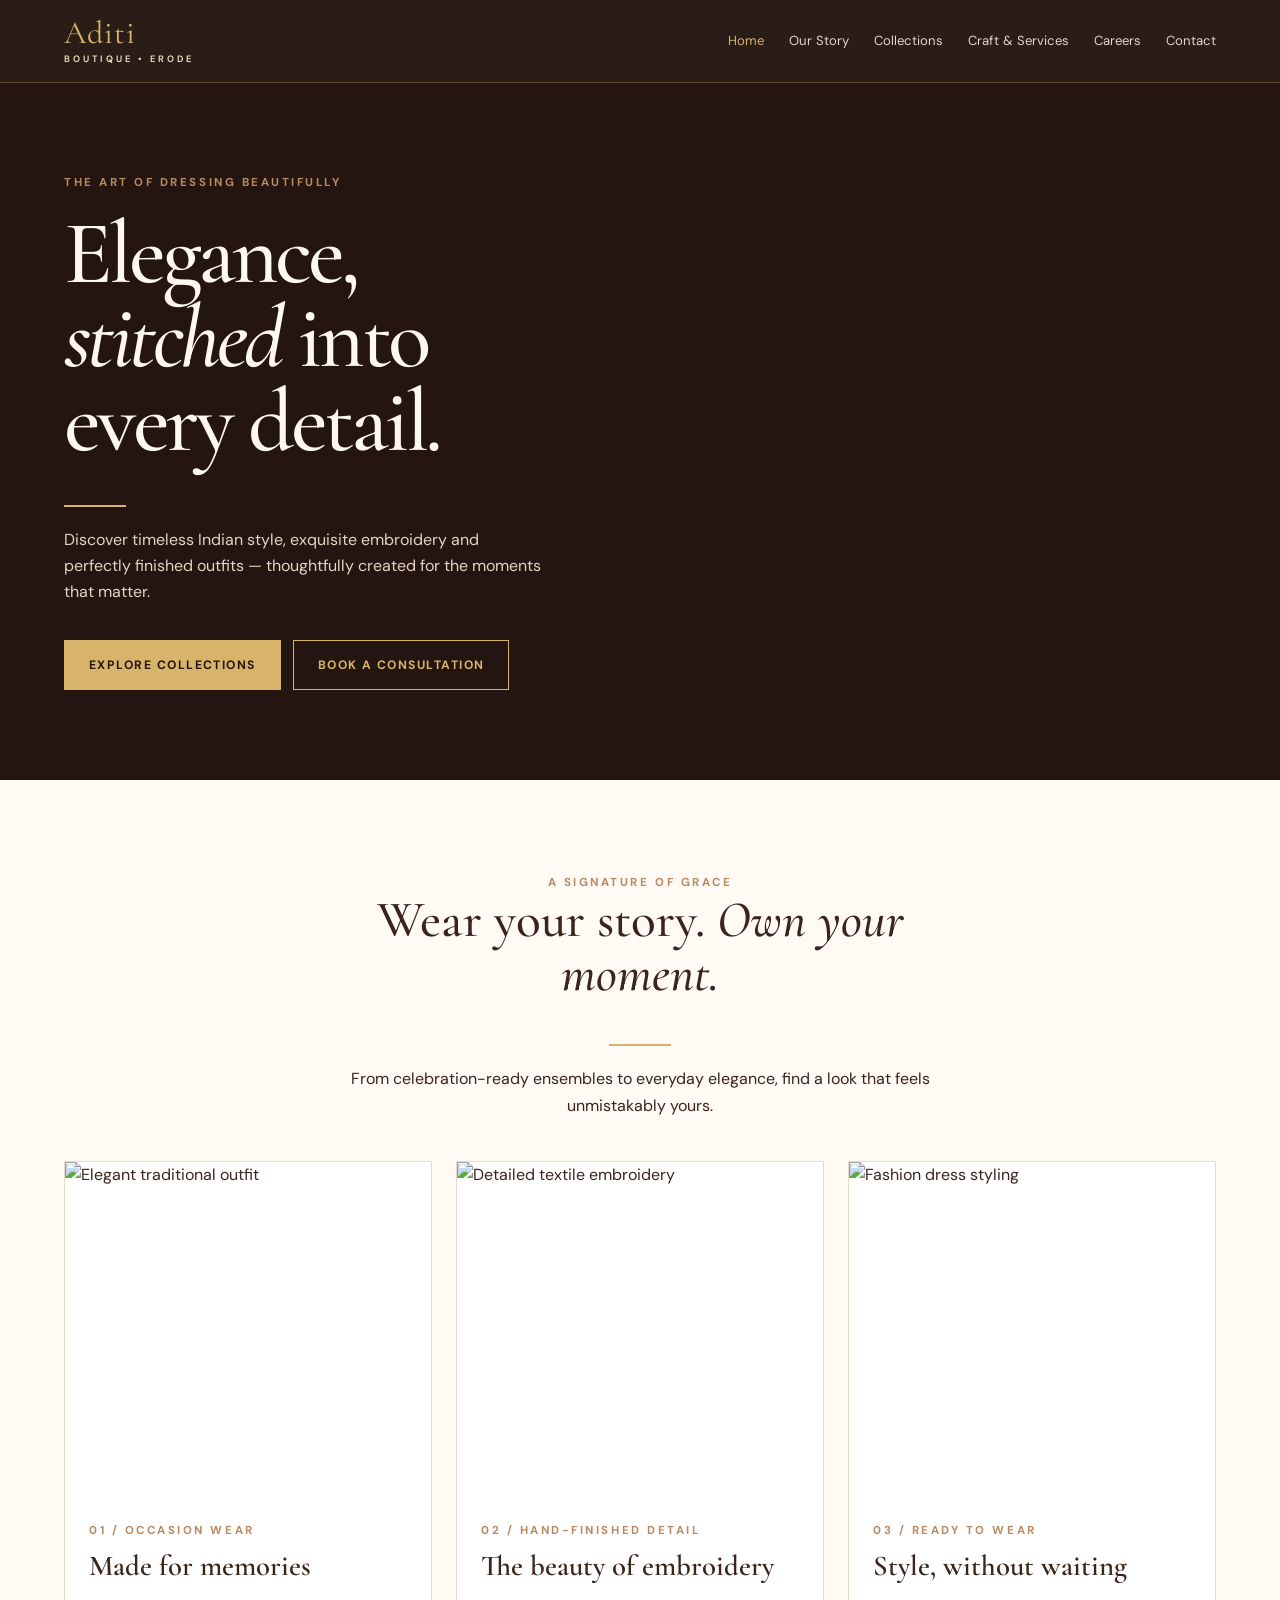
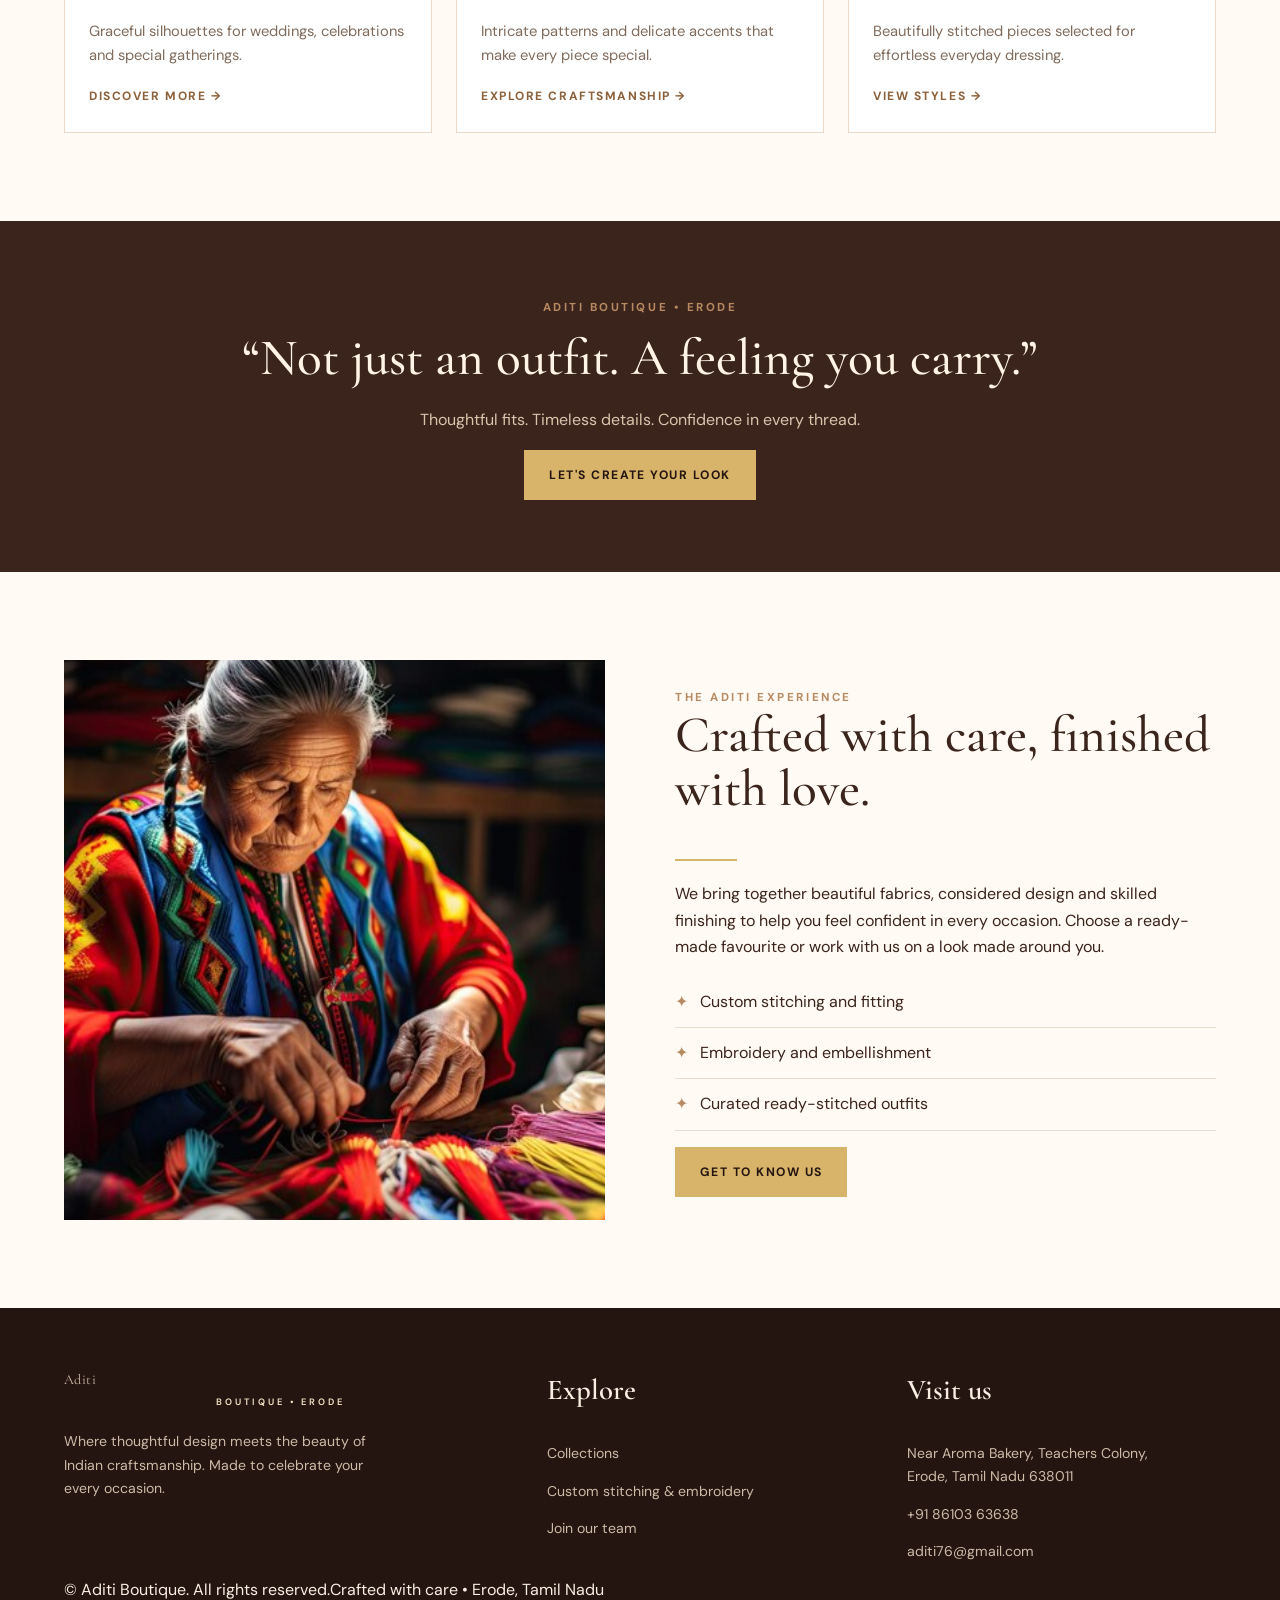
==== index.html @ e2960b77 "Initial commit" ====
<!DOCTYPE html><html lang="en"><head><meta charset="UTF-8"><meta name="viewport" content="width=device-width, initial-scale=1.0"><meta name="description" content="Aditi Boutique, Erode — bespoke stitching, embroidery and ready-to-wear ethnic fashion."><title>Aditi Boutique | Aditi Boutique</title><link rel="stylesheet" href="style.css"></head><body><header class="site-header"><div class="container nav"><a class="brand" href="index.html">Aditi<small>BOUTIQUE • ERODE</small></a><button class="menu-btn" aria-expanded="false" aria-label="Open navigation">☰</button><nav class="nav-links"><a class="active" href="index.html">Home</a><a class="" href="about.html">Our Story</a><a class="" href="collections.html">Collections</a><a class="" href="services.html">Craft & Services</a><a class="" href="careers.html">Careers</a><a class="" href="contact.html">Contact</a></nav></div></header>
<main><section class="hero"><div class="hero-copy"><span class="eyebrow">The art of dressing beautifully</span><h1>Elegance, <em>stitched</em> into every detail.</h1><div class="gold-line"></div><p>Discover timeless Indian style, exquisite embroidery and perfectly finished outfits — thoughtfully created for the moments that matter.</p><div style="display:flex;gap:12px;flex-wrap:wrap;margin-top:18px"><a class="btn" href="collections.html">Explore collections</a><a class="btn btn-outline" href="contact.html">Book a consultation</a></div></div><div class="hero-image"></div></section>
<section class="section"><div class="container"><div class="section-head center"><span class="eyebrow">A signature of grace</span><h2>Wear your story. <em>Own your moment.</em></h2><div class="gold-line"></div><p>From celebration-ready ensembles to everyday elegance, find a look that feels unmistakably yours.</p></div><div class="grid-3"><article class="card"><img src="https://images.unsplash.com/photo-1610030469983-98e550d6193c?auto=format&fit=crop&w=900&q=85" alt="Elegant traditional outfit"><div class="card-body"><span class="eyebrow">01 / Occasion wear</span><h3>Made for memories</h3><p>Graceful silhouettes for weddings, celebrations and special gatherings.</p><a class="card-link" href="collections.html">Discover more →</a></div></article><article class="card"><img src="https://images.unsplash.com/photo-1604881988758-f76ad2f7aac1?auto=format&fit=crop&w=900&q=85" alt="Detailed textile embroidery"><div class="card-body"><span class="eyebrow">02 / Hand-finished detail</span><h3>The beauty of embroidery</h3><p>Intricate patterns and delicate accents that make every piece special.</p><a class="card-link" href="services.html">Explore craftsmanship →</a></div></article><article class="card"><img src="https://images.unsplash.com/photo-1595777457583-95e059d581b8?auto=format&fit=crop&w=900&q=85" alt="Fashion dress styling"><div class="card-body"><span class="eyebrow">03 / Ready to wear</span><h3>Style, without waiting</h3><p>Beautifully stitched pieces selected for effortless everyday dressing.</p><a class="card-link" href="collections.html">View styles →</a></div></article></div></div></section>
<section class="quote-band"><span class="eyebrow">Aditi Boutique • Erode</span><h2>“Not just an outfit. A feeling you carry.”</h2><p>Thoughtful fits. Timeless details. Confidence in every thread.</p><a class="btn" href="contact.html">Let's create your look</a></section>
<section class="section"><div class="container split"><img src="skilled-peruvian-sewing-artisan-elderly-woman-works-vibrant-fabric-creation_146482-17347.jpg" alt="Artisan fabric "><div><span class="eyebrow">The Aditi experience</span><h2>Crafted with care, finished with love.</h2><div class="gold-line"></div><p>We bring together beautiful fabrics, considered design and skilled finishing to help you feel confident in every occasion. Choose a ready-made favourite or work with us on a look made around you.</p><ul class="feature-list"><li>Custom stitching and fitting</li><li>Embroidery and embellishment</li><li>Curated ready-stitched outfits</li></ul><a class="btn" href="about.html">Get to know us</a></div></div></section></main><footer class="site-footer"><div class="container"><div class="footer-grid"><div><a class="brand" href="index.html">Aditi<small>BOUTIQUE • ERODE</small></a><p style="margin-top:22px;max-width:330px">Where thoughtful design meets the beauty of Indian craftsmanship. Made to celebrate your every occasion.</p></div><div><h3>Explore</h3><p><a href("collections.html">Collections</a></p><p><a href("services.html">Custom stitching & embroidery</a></p><p><a href("careers.html">Join our team</a></p></div><div><h3>Visit us</h3><p>Near Aroma Bakery, Teachers Colony,<br>Erode, Tamil Nadu 638011</p><p><a href("tel:+918610363638">+91 86103 63638</a></p><p><a href("mailto:aditi76@gmail.com">aditi76@gmail.com</a></p></div></div><div class("footer-bottom")}><span>© <span data-year></span> Aditi Boutique. All rights reserved.</span><span>Crafted with care • Erode, Tamil Nadu</span></div></div></footer><script src("script.js")}></script></body></html>
---- style.css ----
@import url('https://fonts.googleapis.com/css2?family=Cormorant+Garamond:wght@400;500;600;700&family=DM+Sans:wght@400;500;600;700&display=swap');
:root{--coffee:#3b241c;--deep:#241510;--brown:#6a4433;--tan:#b88a62;--gold:#d8b36a;--cream:#f8f0e5;--ivory:#fffaf3;--muted:#806b5c}
*{box-sizing:border-box}html{scroll-behavior:smooth}body{margin:0;background:var(--ivory);color:var(--coffee);font-family:'DM Sans',sans-serif;line-height:1.65}a{color:inherit;text-decoration:none}img{width:100%;display:block;object-fit:cover}.serif,h1,h2,h3,.brand{font-family:'Cormorant Garamond',serif}h1,h2,h3,p{margin-top:0}h1{font-size:clamp(3rem,7vw,6.4rem);line-height:.94;font-weight:500;letter-spacing:-.04em}h2{font-size:clamp(2.2rem,4vw,3.6rem);line-height:1.05;font-weight:500}h3{font-size:1.8rem;font-weight:600}.eyebrow{text-transform:uppercase;letter-spacing:.22em;font-size:.72rem;color:var(--tan);font-weight:700}.container{width:min(1160px,90%);margin:auto}.site-header{position:sticky;top:0;z-index:20;background:rgba(36,21,16,.97);color:#fff8ee;border-bottom:1px solid rgba(216,179,106,.28)}.nav{min-height:82px;display:flex;align-items:center;justify-content:space-between;gap:24px}.brand{font-size:2rem;letter-spacing:.03em;color:var(--gold);line-height:1}.brand small{display:block;font:600 .58rem 'DM Sans';letter-spacing:.32em;text-transform:uppercase;color:#f4e4c8;text-align:center;margin-top:4px}.nav-links{display:flex;gap:25px;align-items:center;font-size:.82rem}.nav-links a{opacity:.85;transition:.2s}.nav-links a:hover,.nav-links a.active{color:var(--gold);opacity:1}.menu-btn{display:none;background:none;border:1px solid #9d7950;color:white;padding:8px 12px}.btn{display:inline-block;padding:14px 24px;background:var(--gold);color:var(--deep);font-size:.76rem;font-weight:700;letter-spacing:.12em;text-transform:uppercase;border:1px solid var(--gold);transition:.25s}.btn:hover{background:transparent;color:var(--gold)}.btn-outline{background:transparent;color:var(--gold)}.hero{min-height:680px;display:grid;grid-template-columns:1fr 1fr;background:var(--deep);color:#fff8ee}.hero-copy{padding:90px max(5vw,calc((100vw - 1160px)/2));display:flex;flex-direction:column;justify-content:center;align-items:flex-start}.hero-copy h1{max-width:650px;margin:20px 0}.hero-copy p{max-width:480px;color:#e4d4c3}.hero-image{min-height:600px;background:linear-gradient(0deg,rgba(36,21,16,.12),rgba(36,21,16,.12)),url('https://images.unsplash.com/photo-1595777457583-95e059d581b8?auto=format&fit=crop&w=1200&q=85') center/cover}.hero-image.alt{background-image:url('https://images.unsplash.com/photo-1610030469983-98e550d6193c?auto=format&fit=crop&w=1200&q=85')}.hero-image.embroidery{background-image:url('https://images.unsplash.com/photo-1604881988758-f76ad2f7aac1?auto=format&fit=crop&w=1200&q=85')}.section{padding:88px 0}.section-head{max-width:650px;margin-bottom:42px}.section-head.center{text-align:center;margin-left:auto;margin-right:auto}.gold-line{width:62px;height:2px;background:var(--gold);margin:20px 0}.center .gold-line{margin:20px auto}.grid-3{display:grid;grid-template-columns:repeat(3,1fr);gap:24px}.grid-2{display:grid;grid-template-columns:repeat(2,1fr);gap:32px}.card{background:#fff;border:1px solid #eadbc8;overflow:hidden}.card img{height:330px;transition:transform .6s}.card:hover img{transform:scale(1.04)}.card-body{padding:24px}.card-body p{color:var(--muted);font-size:.92rem}.card-link{color:#8b603a;font-size:.75rem;letter-spacing:.13em;text-transform:uppercase;font-weight:700}.split{display:grid;grid-template-columns:1fr 1fr;gap:70px;align-items:center}.split img{height:560px}.quote-band{background:var(--coffee);color:#fff4e6;text-align:center;padding:72px 20px}.quote-band h2{max-width:850px;margin:12px auto 22px}.quote-band p{color:#d9c5ad}.page-hero{padding:100px 0;background:linear-gradient(90deg,rgba(36,21,16,.91),rgba(36,21,16,.5)),url('https://images.unsplash.com/photo-1610030469983-98e550d6193c?auto=format&fit=crop&w=1800&q=85') center/cover;color:white}.page-hero h1{font-size:clamp(3.2rem,7vw,5.5rem);margin:12px 0}.page-hero p{max-width:620px;color:#f0dfcd}.tag{display:inline-block;border:1px solid #d7bd91;color:#9a7048;padding:6px 12px;font-size:.68rem;text-transform:uppercase;letter-spacing:.12em;margin:4px}.feature-list{list-style:none;padding:0}.feature-list li{padding:12px 0;border-bottom:1px solid #e9ddcf}.feature-list li:before{content:'✦';color:var(--tan);margin-right:12px}.gallery{display:grid;grid-template-columns:repeat(3,1fr);gap:14px}.gallery img{height:360px}.gallery img:nth-child(2),.gallery img:nth-child(5){height:440px}.form{display:grid;gap:15px}.form input,.form textarea,.form select{width:100%;padding:15px;border:1px solid #d9c7b4;background:#fffaf4;font:inherit;color:var(--coffee)}.form textarea{min-height:140px;resize:vertical}.form label{font-size:.8rem;font-weight:700}.form-row{display:grid;grid-template-columns:1fr 1fr;gap:15px}.notice{font-size:.78rem;color:var(--muted)}.contact-card{padding:30px;background:#f2e7d8}.contact-card p{margin-bottom:10px}.site-footer{background:var(--deep);color:#f8eee2;padding:58px 0 24px}.footer-grid{display:grid;grid-template-columns:1.4fr 1fr 1fr;gap:50px}.site-footer p,.site-footer a{color:#cdbba8;font-size:.88rem}.site-footer a:hover{color:var(--gold)}.footer-bottom{border-top:1px solid #5a4033;margin-top:40px;padding-top:20px;color:#a99480;font-size:.75rem;display:flex;justify-content:space-between}.mobile-cta{display:none}
@media(max-width:850px){.nav-links{display:none;position:absolute;top:82px;left:0;right:0;background:var(--deep);padding:22px 5%;flex-direction:column;align-items:flex-start}.nav-links.open{display:flex}.menu-btn{display:block}.hero{grid-template-columns:1fr}.hero-copy{padding:70px 7%}.hero-image{min-height:430px}.grid-3{grid-template-columns:1fr 1fr}.split{gap:35px}.footer-grid{grid-template-columns:1fr 1fr}}
@media(max-width:600px){.grid-3,.grid-2,.split,.footer-grid,.form-row{grid-template-columns:1fr}.section{padding:65px 0}.gallery{grid-template-columns:1fr 1fr}.gallery img,.gallery img:nth-child(2),.gallery img:nth-child(5){height:250px}.split img{height:390px}.footer-bottom{display:block}.footer-bottom span{display:block;margin-top:8px}}
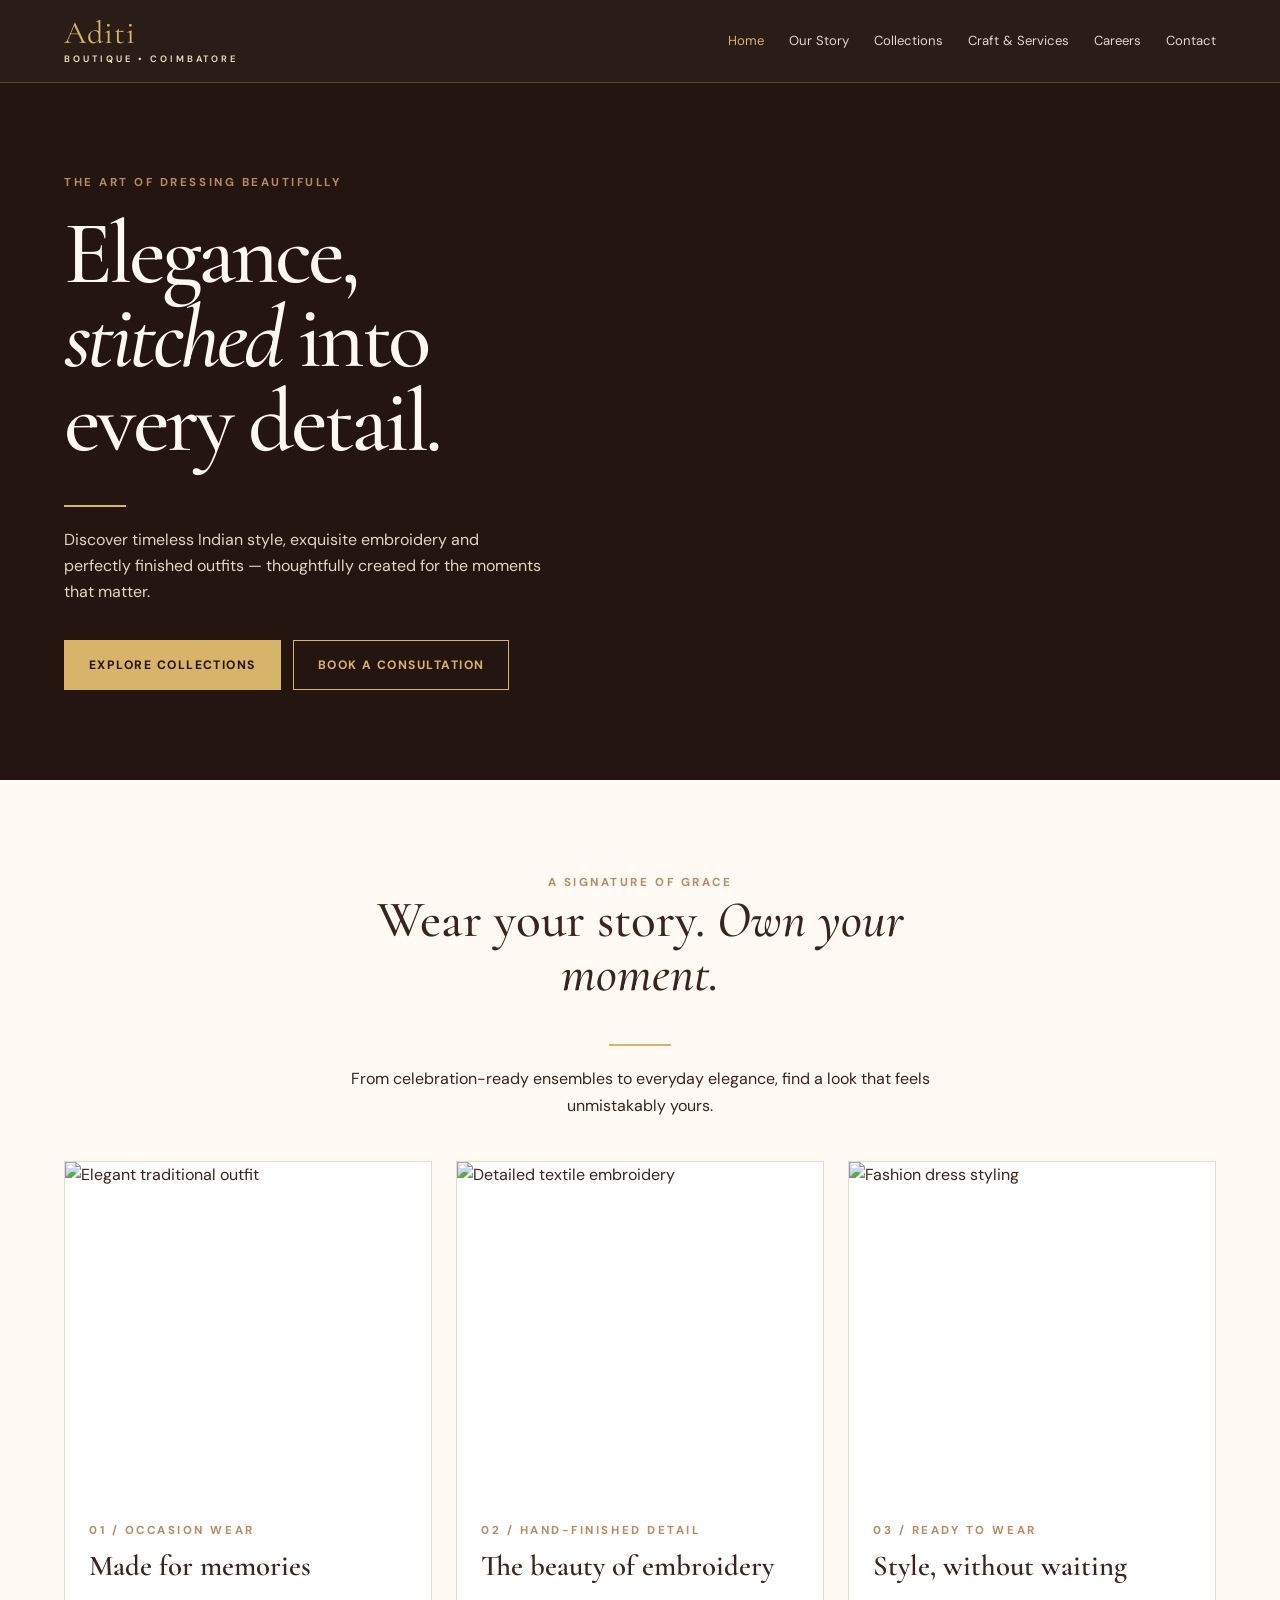
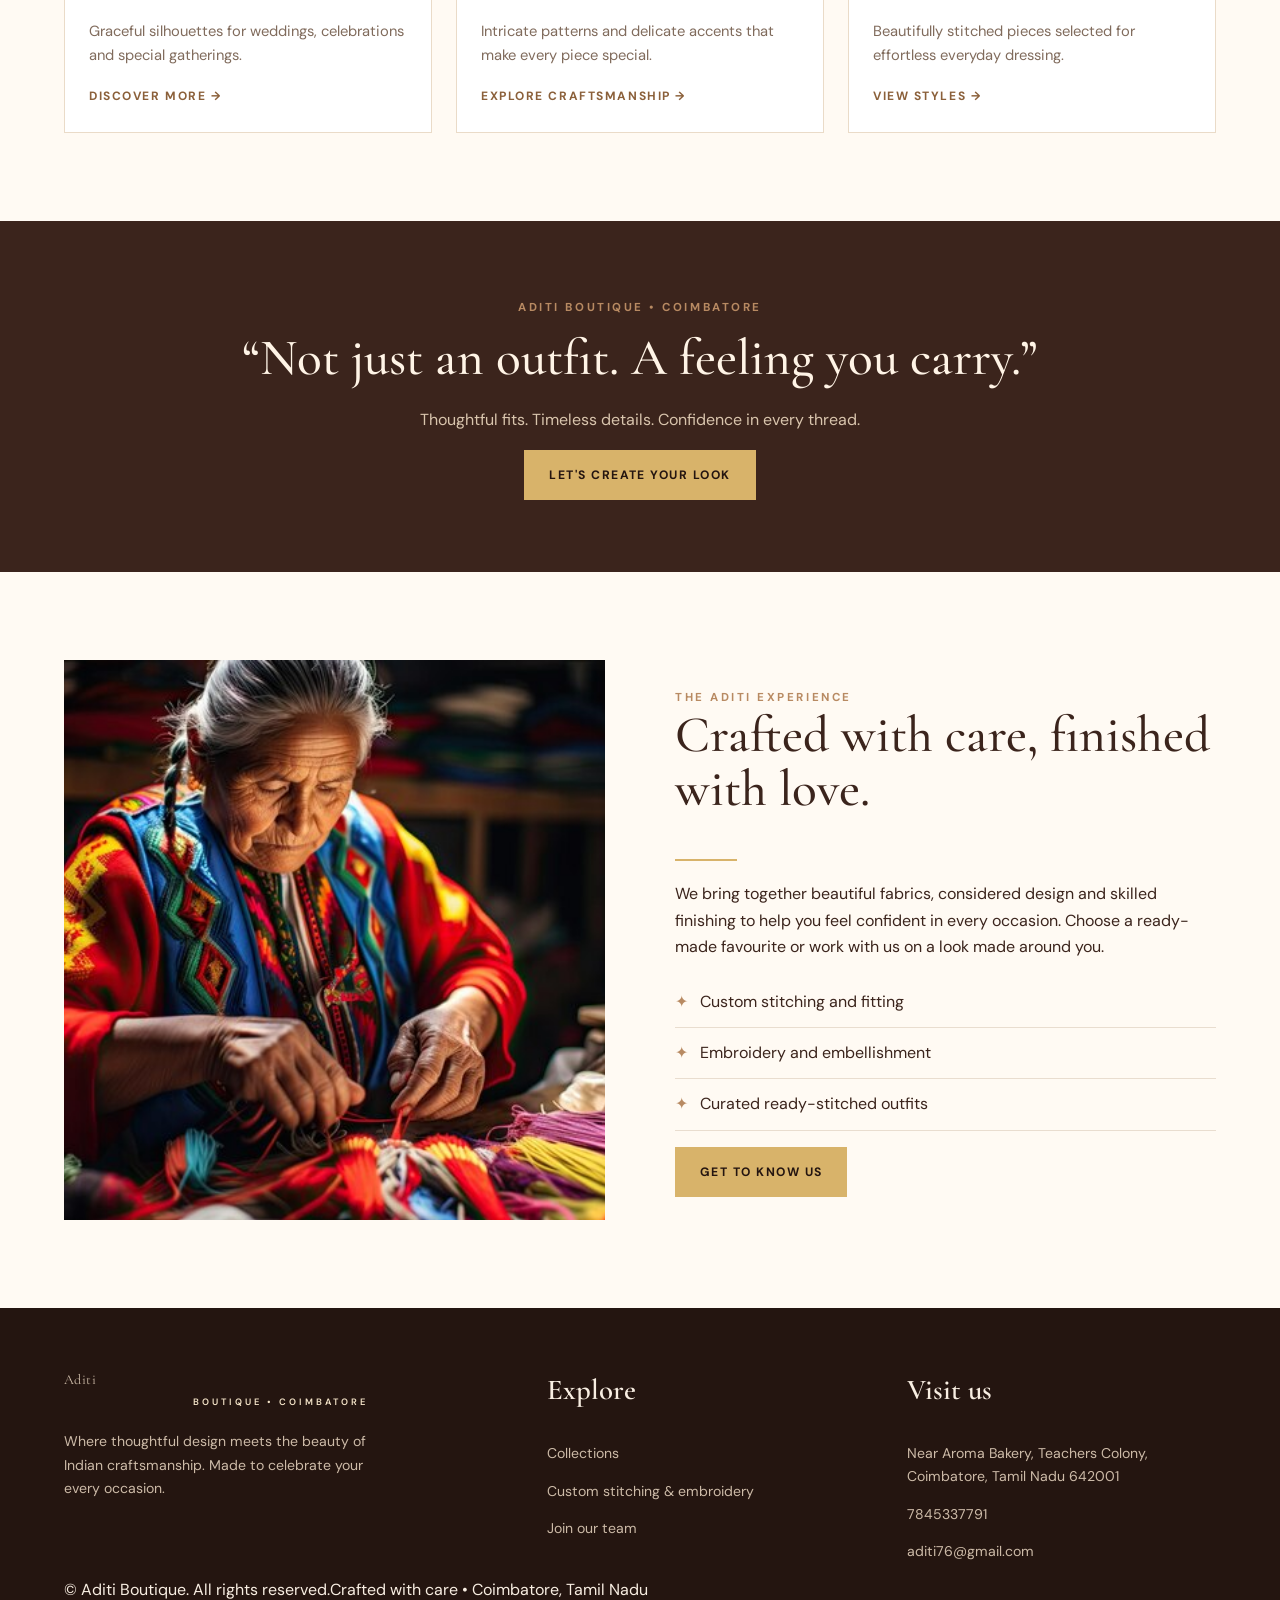
==== commit a5afb36b: "Change boutique location from Erode to Coimbatore Updated location details from Erode to Coimbatore " ====
--- a/index.html
+++ b/index.html
@@ -1,5 +1,5 @@
-<!DOCTYPE html><html lang="en"><head><meta charset="UTF-8"><meta name="viewport" content="width=device-width, initial-scale=1.0"><meta name="description" content="Aditi Boutique, Erode — bespoke stitching, embroidery and ready-to-wear ethnic fashion."><title>Aditi Boutique | Aditi Boutique</title><link rel="stylesheet" href="style.css"></head><body><header class="site-header"><div class="container nav"><a class="brand" href="index.html">Aditi<small>BOUTIQUE • ERODE</small></a><button class="menu-btn" aria-expanded="false" aria-label="Open navigation">☰</button><nav class="nav-links"><a class="active" href="index.html">Home</a><a class="" href="about.html">Our Story</a><a class="" href="collections.html">Collections</a><a class="" href="services.html">Craft & Services</a><a class="" href="careers.html">Careers</a><a class="" href="contact.html">Contact</a></nav></div></header>
+<!DOCTYPE html><html lang="en"><head><meta charset="UTF-8"><meta name="viewport" content="width=device-width, initial-scale=1.0"><meta name="description" content="Aditi Boutique, Coimbatore — bespoke stitching, embroidery and ready-to-wear ethnic fashion."><title>Aditi Boutique | Aditi Boutique</title><link rel="stylesheet" href="style.css"></head><body><header class="site-header"><div class="container nav"><a class="brand" href="index.html">Aditi<small>BOUTIQUE • Coimbatore</small></a><button class="menu-btn" aria-expanded="false" aria-label="Open navigation">☰</button><nav class="nav-links"><a class="active" href="index.html">Home</a><a class="" href="about.html">Our Story</a><a class="" href="collections.html">Collections</a><a class="" href="services.html">Craft & Services</a><a class="" href="careers.html">Careers</a><a class="" href="contact.html">Contact</a></nav></div></header>
 <main><section class="hero"><div class="hero-copy"><span class="eyebrow">The art of dressing beautifully</span><h1>Elegance, <em>stitched</em> into every detail.</h1><div class="gold-line"></div><p>Discover timeless Indian style, exquisite embroidery and perfectly finished outfits — thoughtfully created for the moments that matter.</p><div style="display:flex;gap:12px;flex-wrap:wrap;margin-top:18px"><a class="btn" href="collections.html">Explore collections</a><a class="btn btn-outline" href="contact.html">Book a consultation</a></div></div><div class="hero-image"></div></section>
 <section class="section"><div class="container"><div class="section-head center"><span class="eyebrow">A signature of grace</span><h2>Wear your story. <em>Own your moment.</em></h2><div class="gold-line"></div><p>From celebration-ready ensembles to everyday elegance, find a look that feels unmistakably yours.</p></div><div class="grid-3"><article class="card"><img src="https://images.unsplash.com/photo-1610030469983-98e550d6193c?auto=format&fit=crop&w=900&q=85" alt="Elegant traditional outfit"><div class="card-body"><span class="eyebrow">01 / Occasion wear</span><h3>Made for memories</h3><p>Graceful silhouettes for weddings, celebrations and special gatherings.</p><a class="card-link" href="collections.html">Discover more →</a></div></article><article class="card"><img src="https://images.unsplash.com/photo-1604881988758-f76ad2f7aac1?auto=format&fit=crop&w=900&q=85" alt="Detailed textile embroidery"><div class="card-body"><span class="eyebrow">02 / Hand-finished detail</span><h3>The beauty of embroidery</h3><p>Intricate patterns and delicate accents that make every piece special.</p><a class="card-link" href="services.html">Explore craftsmanship →</a></div></article><article class="card"><img src="https://images.unsplash.com/photo-1595777457583-95e059d581b8?auto=format&fit=crop&w=900&q=85" alt="Fashion dress styling"><div class="card-body"><span class="eyebrow">03 / Ready to wear</span><h3>Style, without waiting</h3><p>Beautifully stitched pieces selected for effortless everyday dressing.</p><a class="card-link" href="collections.html">View styles →</a></div></article></div></div></section>
-<section class="quote-band"><span class="eyebrow">Aditi Boutique • Erode</span><h2>“Not just an outfit. A feeling you carry.”</h2><p>Thoughtful fits. Timeless details. Confidence in every thread.</p><a class="btn" href="contact.html">Let's create your look</a></section>
-<section class="section"><div class="container split"><img src="skilled-peruvian-sewing-artisan-elderly-woman-works-vibrant-fabric-creation_146482-17347.jpg" alt="Artisan fabric "><div><span class="eyebrow">The Aditi experience</span><h2>Crafted with care, finished with love.</h2><div class="gold-line"></div><p>We bring together beautiful fabrics, considered design and skilled finishing to help you feel confident in every occasion. Choose a ready-made favourite or work with us on a look made around you.</p><ul class="feature-list"><li>Custom stitching and fitting</li><li>Embroidery and embellishment</li><li>Curated ready-stitched outfits</li></ul><a class="btn" href="about.html">Get to know us</a></div></div></section></main><footer class="site-footer"><div class="container"><div class="footer-grid"><div><a class="brand" href="index.html">Aditi<small>BOUTIQUE • ERODE</small></a><p style="margin-top:22px;max-width:330px">Where thoughtful design meets the beauty of Indian craftsmanship. Made to celebrate your every occasion.</p></div><div><h3>Explore</h3><p><a href("collections.html">Collections</a></p><p><a href("services.html">Custom stitching & embroidery</a></p><p><a href("careers.html">Join our team</a></p></div><div><h3>Visit us</h3><p>Near Aroma Bakery, Teachers Colony,<br>Erode, Tamil Nadu 638011</p><p><a href("tel:+918610363638">+91 86103 63638</a></p><p><a href("mailto:aditi76@gmail.com">aditi76@gmail.com</a></p></div></div><div class("footer-bottom")}><span>© <span data-year></span> Aditi Boutique. All rights reserved.</span><span>Crafted with care • Erode, Tamil Nadu</span></div></div></footer><script src("script.js")}></script></body></html>
+<section class="quote-band"><span class="eyebrow">Aditi Boutique • Coimbatore</span><h2>“Not just an outfit. A feeling you carry.”</h2><p>Thoughtful fits. Timeless details. Confidence in every thread.</p><a class="btn" href="contact.html">Let's create your look</a></section>
+<section class="section"><div class="container split"><img src="skilled-peruvian-sewing-artisan-elderly-woman-works-vibrant-fabric-creation_146482-17347.jpg" alt="Artisan fabric "><div><span class="eyebrow">The Aditi experience</span><h2>Crafted with care, finished with love.</h2><div class="gold-line"></div><p>We bring together beautiful fabrics, considered design and skilled finishing to help you feel confident in every occasion. Choose a ready-made favourite or work with us on a look made around you.</p><ul class="feature-list"><li>Custom stitching and fitting</li><li>Embroidery and embellishment</li><li>Curated ready-stitched outfits</li></ul><a class="btn" href="about.html">Get to know us</a></div></div></section></main><footer class="site-footer"><div class="container"><div class="footer-grid"><div><a class="brand" href="index.html">Aditi<small>BOUTIQUE • Coimbatore</small></a><p style="margin-top:22px;max-width:330px">Where thoughtful design meets the beauty of Indian craftsmanship. Made to celebrate your every occasion.</p></div><div><h3>Explore</h3><p><a href("collections.html">Collections</a></p><p><a href("services.html">Custom stitching & embroidery</a></p><p><a href("careers.html">Join our team</a></p></div><div><h3>Visit us</h3><p>Near Aroma Bakery, Teachers Colony,<br>Coimbatore, Tamil Nadu 642001</p><p><a href("tel:7845337791">7845337791</a></p><p><a href("mailto:aditi76@gmail.com">aditi76@gmail.com</a></p></div></div><div class("footer-bottom")}><span>© <span data-year></span> Aditi Boutique. All rights reserved.</span><span>Crafted with care • Coimbatore, Tamil Nadu</span></div></div></footer><script src("script.js")}></script></body></html>
